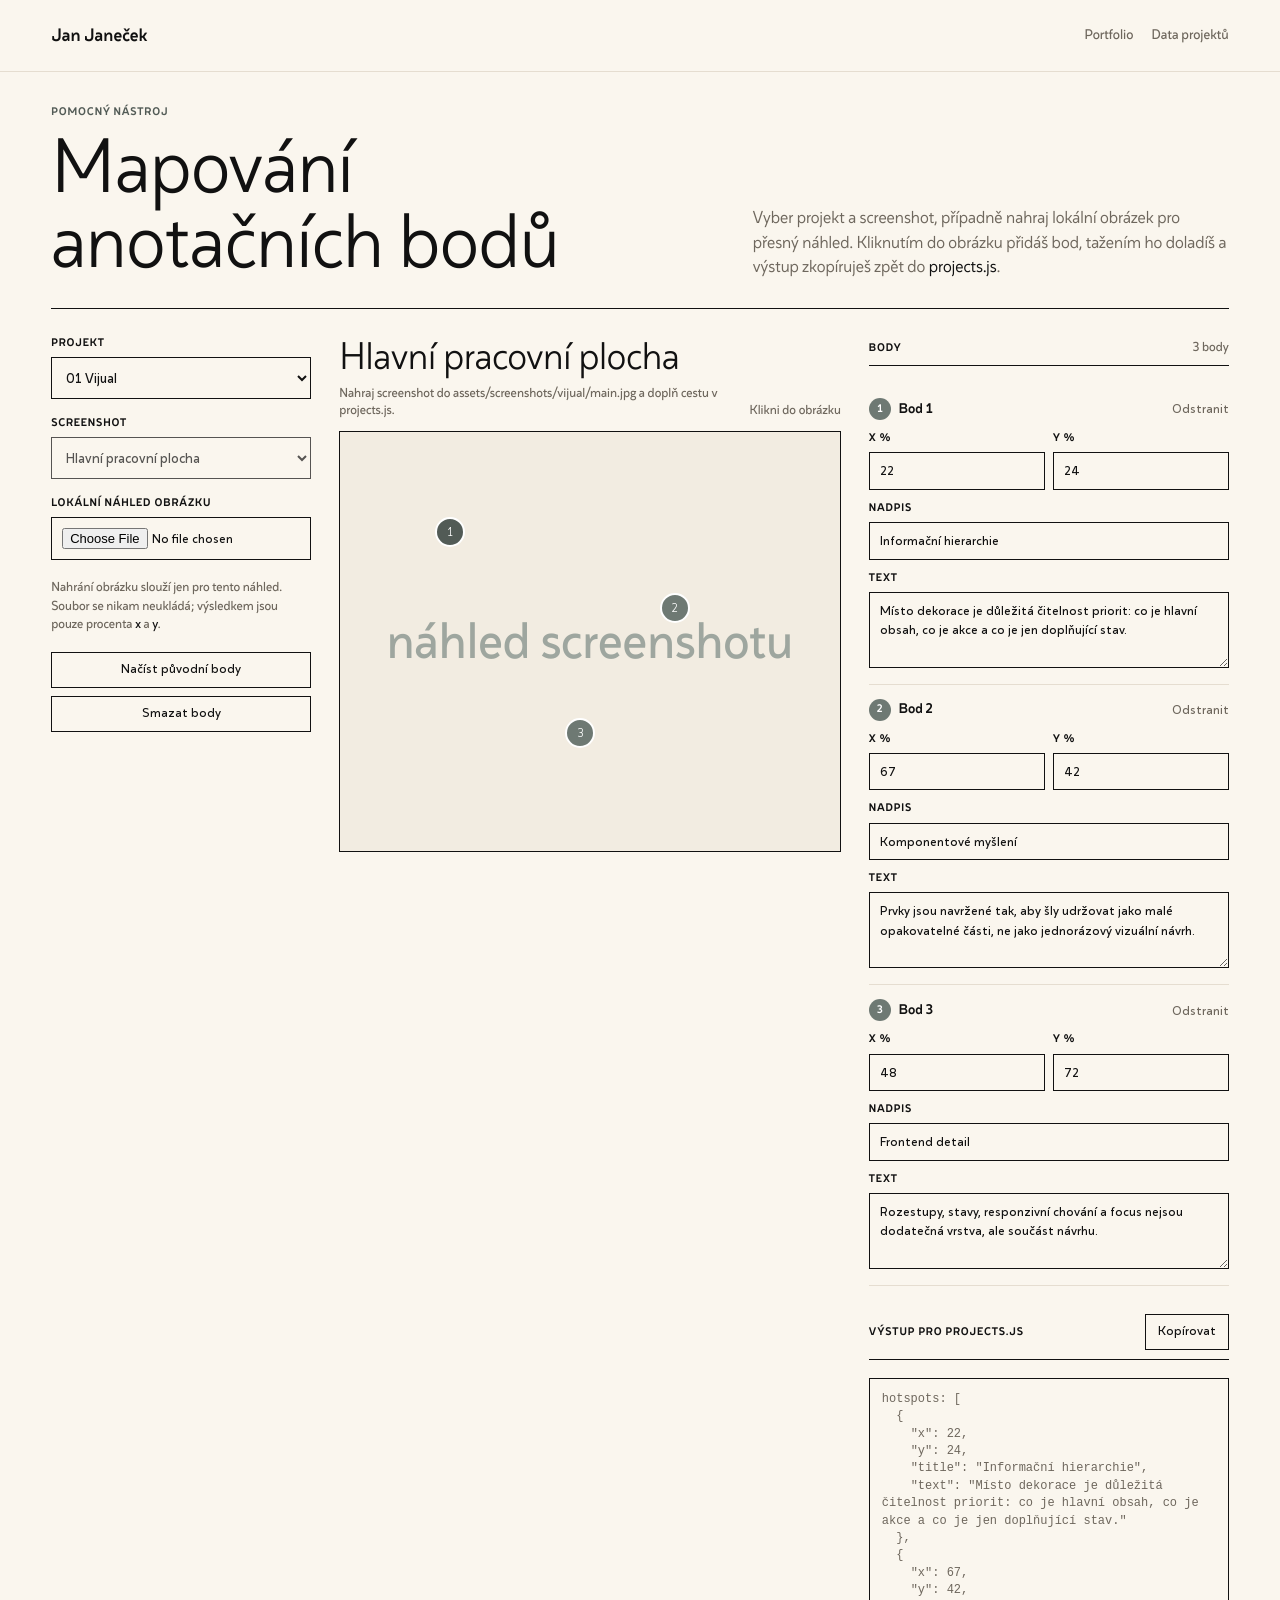
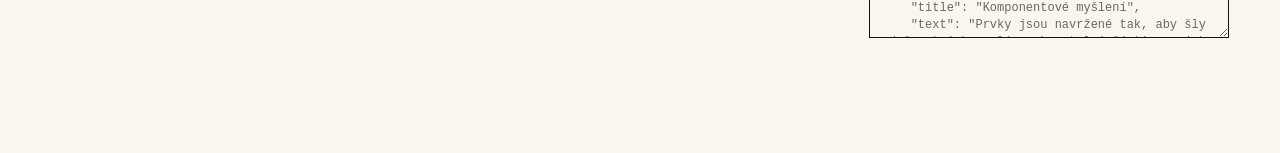
==== annotations.html @ b8ac3f3f "update" ====
<!doctype html>
<html lang="cs">
  <head>
    <meta charset="utf-8" />
    <meta name="viewport" content="width=device-width, initial-scale=1" />
    <meta
      name="description"
      content="Pomocná stránka pro mapování anotačních bodů na screenshoty v portfoliu."
    />
    <meta name="theme-color" content="#faf6ee" />
    <title>Mapování anotací — Jan Janeček</title>
    <link rel="icon" href="assets/favicon.svg" type="image/svg+xml" />
    <link rel="stylesheet" href="styles.css" />
    <link rel="stylesheet" href="annotations.css" />
  </head>
  <body class="mapper-page">
    <a class="skip-link" href="#mapper">Přeskočit na mapování</a>

    <header class="site-header" aria-label="Pomocná navigace">
      <a class="brand" href="index.html#vijual" aria-label="Zpět na portfolio">
        <span>Jan Janeček</span>
      </a>

      <nav class="top-links" aria-label="Pomocné odkazy">
        <a href="index.html#vijual">Portfolio</a>
        <a href="projects.js">Data projektů</a>
      </nav>
    </header>

    <main id="mapper" class="mapper-shell">
      <section class="mapper-intro" aria-labelledby="mapper-title">
        <div>
          <p class="mapper-kicker">Pomocný nástroj</p>
          <h1 id="mapper-title">Mapování anotačních bodů</h1>
        </div>
        <p>
          Vyber projekt a screenshot, případně nahraj lokální obrázek pro přesný
          náhled. Kliknutím do obrázku přidáš bod, tažením ho doladíš a výstup
          zkopíruješ zpět do <code>projects.js</code>.
        </p>
      </section>

      <section class="mapper-grid" aria-label="Editor anotačních bodů">
        <aside class="mapper-controls" aria-label="Nastavení mapování">
          <label class="mapper-field">
            <span>Projekt</span>
            <select id="mapper-project"></select>
          </label>

          <label class="mapper-field">
            <span>Screenshot</span>
            <select id="mapper-screen"></select>
          </label>

          <label class="mapper-file">
            <span>Lokální náhled obrázku</span>
            <input id="mapper-upload" type="file" accept="image/*" />
          </label>

          <div class="mapper-note">
            Nahrání obrázku slouží jen pro tento náhled. Soubor se nikam
            neukládá; výsledkem jsou pouze procenta <code>x</code> a <code>y</code>.
          </div>

          <div class="mapper-actions">
            <button class="mapper-button" type="button" data-reset>
              Načíst původní body
            </button>
            <button class="mapper-button" type="button" data-clear>
              Smazat body
            </button>
          </div>
        </aside>

        <section class="mapper-workspace" aria-label="Náhled a body">
          <header class="mapper-workspace-head">
            <div>
              <h2 id="mapper-screen-title">Screenshot</h2>
              <p id="mapper-screen-caption"></p>
            </div>
            <p class="mapper-position" id="mapper-position">Klikni do obrázku</p>
          </header>

          <figure class="mapper-frame">
            <div class="mapper-stage" id="mapper-stage">
              <img id="mapper-image" alt="" />
              <div class="mapper-empty" id="mapper-empty">
                <span>náhled screenshotu</span>
              </div>
              <div class="mapper-layer" id="mapper-layer" aria-label="Anotační body"></div>
            </div>
          </figure>
        </section>

        <section class="mapper-panel" aria-label="Body a export">
          <div class="mapper-panel-head">
            <h2>Body</h2>
            <p id="mapper-count">0 bodů</p>
          </div>

          <div class="mapper-list" id="mapper-list"></div>

          <div class="mapper-panel-head mapper-output-head">
            <h2>Výstup pro projects.js</h2>
            <button class="mapper-button" type="button" data-copy>
              Kopírovat
            </button>
          </div>

          <textarea
            id="mapper-output"
            class="mapper-output"
            spellcheck="false"
            aria-label="Vygenerovaný kód hotspotů"
          ></textarea>
        </section>
      </section>
    </main>

    <script src="projects.js?v=20260707-annotation"></script>
    <script src="annotations.js?v=20260709-mapper"></script>
  </body>
</html>
---- styles.css ----
:root {
  --background: #faf6ee;
  --panel: #ffffff;
  --text: #111111;
  --muted: #6e675d;
  --quiet: #9e968b;
  --line: #e5ddd0;
  --line-strong: #111111;
  --accent: #6E7973;
  --accent-dark: #525B56;
  --surface: #f2ece1;
  --surface-2: #ebe1d2;
  --focus: #755537;
  --max-width: 1320px;
  --gutter: clamp(20px, 4vw, 64px);
  --space-s: clamp(10px, 1vw, 14px);
  --space-m: clamp(18px, 2vw, 28px);
  --space-l: clamp(34px, 5vw, 76px);
  --space-xl: clamp(64px, 9vw, 136px);
  --font: "Identist Sans", "Helvetica Neue", Arial, ui-sans-serif, system-ui, -apple-system, BlinkMacSystemFont, "Segoe UI", sans-serif;
}

@font-face {
  font-family: "Identist Sans";
  src: url("assets/webfont/IdentistSans-VariableVF.ttf") format("truetype");
  font-weight: 100 900;
  font-style: normal;
  font-display: swap;
}

* {
  box-sizing: border-box;
}

html {
  scroll-behavior: smooth;
}

body {
  margin: 0;
  background: var(--background);
  color: var(--text);
  font-family: var(--font);
  font-size: 16px;
  line-height: 1.5;
  text-rendering: geometricPrecision;
}

body::selection {
  background: var(--accent);
  color: #ffffff;
}

a {
  color: inherit;
  text-decoration-thickness: 0.08em;
  text-underline-offset: 0.18em;
}

button,
select {
  font: inherit;
}

button {
  color: inherit;
}

:focus-visible {
  outline: 2px solid var(--focus);
  outline-offset: 4px;
}

.skip-link {
  position: fixed;
  left: 16px;
  top: 16px;
  z-index: 20;
  transform: translateY(-160%);
  background: var(--text);
  color: #ffffff;
  padding: 10px 14px;
}

.skip-link:focus {
  transform: translateY(0);
}

.site-header {
  display: flex;
  align-items: center;
  justify-content: space-between;
  gap: 24px;
  max-width: var(--max-width);
  margin: 0 auto;
  padding: 22px var(--gutter);
  border-bottom: 1px solid var(--line);
  background: var(--background);
}

.brand {
  font-size: 18px;
  font-weight: 500;
  letter-spacing: normal;
  text-decoration: none;
}

.brand span::before {
  content: none;
}

.top-links {
  display: flex;
  flex-wrap: wrap;
  justify-content: flex-end;
  gap: 10px 18px;
  color: var(--muted);
  font-size: 14px;
}

.top-links a {
  text-decoration: none;
}

.top-links a:hover {
  color: var(--text);
}

.page-shell {
  max-width: var(--max-width);
  margin: 0 auto;
  padding: 30px var(--gutter) 0;
}

.portfolio-layout {
  display: grid;
  grid-template-columns: 1fr;
  gap: 34px;
  min-width: 0;
  padding: 0 0 var(--space-xl);
}

.project-index {
  min-width: 0;
}

.index-sticky {
  position: relative;
}

.index-sticky::before,
.index-sticky::after {
  content: "";
  position: absolute;
  top: 38px;
  z-index: 2;
  width: 34px;
  height: 100%;
  pointer-events: none;
}

.index-sticky::before {
  left: 0;
  background: linear-gradient(90deg, var(--background), transparent);
}

.index-sticky::after {
  right: 0;
  background: linear-gradient(90deg, transparent, var(--background));
}

.index-heading {
  margin-bottom: 14px;
}

.index-heading h2 {
  margin: 0;
  font-size: 18px;
  line-height: 1.2;
  letter-spacing: normal;
  font-weight: 500;
}

.project-list {
  display: flex;
  gap: 0;
  width: 100%;
  min-width: 0;
  max-width: 100%;
  overflow-x: auto;
  padding-bottom: 0;
  border-top: 1px solid var(--line-strong);
  border-bottom: 1px solid var(--line);
  overscroll-behavior-inline: contain;
  scrollbar-width: none;
}

.project-list::-webkit-scrollbar {
  display: none;
}

.project-link {
  display: grid;
  grid-template-columns: auto minmax(0, 1fr);
  flex: 0 0 auto;
  gap: 10px;
  align-items: baseline;
  min-width: 180px;
  max-width: 300px;
  padding: 13px 18px 14px 16px;
  border-bottom: 0;
  border-right: 1px solid var(--line);
  text-decoration: none;
  color: var(--muted);
}

.project-link:hover {
  color: var(--text);
}

.project-link.is-active {
  color: var(--accent-dark);
  background: #e1e7e4;
}

.project-link.is-active {
  color: var(--text);
}

.project-link__number {
  color: var(--quiet);
  font-size: 11px;
  font-weight: 400;
  letter-spacing: normal;
}

.project-link__body {
  display: grid;
  gap: 6px;
}

.project-link__title {
  overflow: hidden;
  font-size: 15px;
  line-height: 1.25;
  letter-spacing: normal;
  font-weight: 430;
}

.project-detail {
  min-width: 0;
  padding: 0;
  border: 0;
  background: transparent;
}

.case-header {
  display: grid;
  gap: 14px;
  padding-bottom: 0;
  border-bottom: 0;
}

.case-header h2 {
  margin: 0;
  font-size: clamp(36px, 4.6vw, 54px);
  line-height: 1.25;
  letter-spacing: normal;
  font-weight: 100;
  max-width: 24ch;
}

.case-annotation {
  max-width: 62ch;
  margin: 0;
  color: var(--muted);
  font-size: clamp(16px, 1.45vw, 20px);
  line-height: 1.38;
  font-weight: 300;
}

.screen-section {
  position: relative;
  margin-top: 20px;
  min-width: 0;
  overflow: visible;
}

.screen-toolbar {
  display: flex;
  align-items: end;
  justify-content: space-between;
  gap: 14px;
  padding: 0 0 12px;
  border-bottom: 1px solid var(--line-strong);
}

.screen-toolbar h3 {
  margin: 0;
  font-size: 16px;
  line-height: 1.25;
  letter-spacing: normal;
  font-weight: 520;
}

.screen-actions {
  display: flex;
  align-items: center;
  gap: 10px;
}

select,
.annotation-toggle {
  min-height: 32px;
  border: 1px solid var(--line-strong);
  border-radius: 999px;
  background: transparent;
  color: var(--text);
  padding: 6px 10px;
  font-size: 12px;
}

.annotation-toggle {
  display: inline-grid;
  grid-template-columns: auto 34px auto;
  gap: 8px;
  align-items: center;
  cursor: pointer;
  min-width: 154px;
}

.annotation-toggle:hover {
  background: var(--text);
  color: #ffffff;
}

.annotation-toggle__label,
.annotation-toggle__state {
  line-height: 1;
}

.annotation-toggle__state {
  color: var(--muted);
}

.annotation-toggle:hover .annotation-toggle__state {
  color: #ffffff;
}

.annotation-toggle__track {
  position: relative;
  width: 34px;
  height: 16px;
  border: 1px solid currentColor;
  border-radius: 999px;
}

.annotation-toggle__thumb {
  position: absolute;
  left: 2px;
  top: 2px;
  width: 10px;
  height: 10px;
  background: currentColor;
  border-radius: 999px;
  transform: translateX(0);
  transition: transform 140ms ease;
}

.annotation-toggle.is-on .annotation-toggle__thumb {
  transform: translateX(18px);
}

.screen-frame {
  position: relative;
  margin: 0;
  overflow: visible;
}

.screen-canvas {
  position: relative;
  min-height: 0;
  overflow: visible;
  border: 1px solid var(--line-strong);
  border-top: 0;
  background: var(--surface);
  aspect-ratio: 16 / 10;
}

.screen-canvas img {
  display: block;
  width: 100%;
  height: 100%;
  object-fit: cover;
}

.screen-placeholder {
  position: absolute;
  inset: 0;
  display: grid;
  place-items: center;
  padding: clamp(22px, 4vw, 48px);
  overflow: hidden;
  background: var(--surface);
}

.placeholder-bar {
  display: none;
}

.placeholder-grid {
  display: none;
}

.placeholder-grid span {
  border: 1px solid #cfcfcf;
  background: #ffffff;
}

.screen-placeholder p {
  margin: 0;
  color: #9ea69f;
  font-size: clamp(28px, 4vw, 54px);
  line-height: 1;
  letter-spacing: normal;
}

.hotspot-layer {
  position: absolute;
  inset: 0;
  z-index: 20;
  pointer-events: none;
}

.hotspot {
  position: absolute;
  left: var(--x);
  top: var(--y);
  z-index: 21;
  display: grid;
  width: 30px;
  height: 30px;
  place-items: center;
  transform: translate(-50%, -50%);
  border: 2px solid #ffffff;
  border-radius: 999px;
  background: var(--accent);
  color: #ffffff;
  cursor: pointer;
  pointer-events: auto;
}

.hotspot span {
  font-size: 12px;
  font-weight: 800;
}

.hotspot::after {
  display: none;
}

.hotspot:hover,
.hotspot:focus-visible,
.hotspot.is-open {
  background: var(--accent-dark);
}

.hotspot-tooltip {
  position: absolute;
  left: min(max(var(--x), 22%), 78%);
  top: var(--y);
  z-index: 100;
  display: grid;
  width: min(300px, calc(100vw - 40px));
  gap: 7px;
  transform: translate(-50%, calc(-100% - 18px));
  padding: 14px;
  border: 1px solid var(--line-strong);
  border-radius: 0;
  background: #ffffff;
  color: var(--text);
  opacity: 0;
  pointer-events: none;
  transition: opacity 160ms ease, transform 160ms ease;
}

.hotspot-tooltip strong {
  font-size: 14px;
  line-height: 1.15;
  font-weight: 400;
  letter-spacing: .02em;
}

.hotspot-tooltip span {
  color: var(--muted);
  font-size: 13px;
  line-height: 1.35;
}

.hotspot:hover + .hotspot-tooltip,
.hotspot:focus-visible + .hotspot-tooltip,
.hotspot.is-open + .hotspot-tooltip {
  opacity: 1;
  transform: translate(-50%, calc(-100% - 10px));
}

.hide-annotations .hotspot-layer {
  display: none;
}

.case-nav {
  display: flex;
  justify-content: space-between;
  gap: 18px;
  margin-top: 30px;
  padding-top: 0;
  border-top: 1px solid var(--line-strong);
}

.case-nav a {
  display: inline-grid;
  gap: 2px;
  min-height: 0;
  padding: 16px 0 0;
  text-decoration: none;
  font-size: 15px;
  line-height: 1.25;
  letter-spacing: normal;
}

.case-nav a + a {
  text-align: right;
  border-left: 0;
}

.case-nav span {
  color: var(--accent);
  font-size: 11px;
  font-weight: 500;
  letter-spacing: 0.08em;
  text-transform: uppercase;
}

.case-nav a:hover {
  color: var(--text);
}

@media (max-width: 1060px) {
  .portfolio-layout,
  .case-header {
    grid-template-columns: 1fr;
  }

  .index-sticky {
    position: relative;
  }

  .project-link {
    flex: 0 0 auto;
    min-width: 0;
  }
}

@media (max-width: 720px) {
  .site-header {
    display: grid;
  }

  .top-links {
    justify-content: start;
  }

  .site-header {
    margin-top: 0;
    border-radius: 0;
    border-left: 0;
    border-right: 0;
    border-top: 0;
  }

  .project-detail {
    margin-inline: calc(-1 * var(--gutter));
    padding-inline: var(--gutter);
  }

  .screen-toolbar,
  .screen-actions {
    align-items: stretch;
  }

  .screen-toolbar {
    display: grid;
  }

  .screen-actions {
    display: grid;
    grid-template-columns: 1fr;
  }

  .screen-canvas {
    min-height: 360px;
    aspect-ratio: 4 / 3;
  }

  .project-link {
    flex-basis: 188px;
  }

  .hotspot-tooltip {
    left: 50%;
    width: calc(100% - 28px);
  }

  .case-nav {
    grid-template-columns: 1fr;
  }

  .case-nav a + a {
    border-top: 1px solid var(--line);
    border-left: 0;
    text-align: left;
  }
}

@media (prefers-reduced-motion: reduce) {
  *,
  *::before,
  *::after {
    scroll-behavior: auto !important;
    transition: none !important;
  }
}
---- annotations.css ----
.mapper-page {
  min-height: 100vh;
}

.mapper-shell {
  max-width: var(--max-width);
  margin: 0 auto;
  padding: 34px var(--gutter) var(--space-xl);
}

.mapper-intro {
  display: grid;
  grid-template-columns: minmax(0, 0.9fr) minmax(280px, 0.7fr);
  gap: clamp(28px, 7vw, 110px);
  align-items: end;
  padding-bottom: 28px;
  border-bottom: 1px solid var(--line-strong);
}

.mapper-kicker {
  margin: 0 0 10px;
  color: var(--accent-dark);
  font-size: 11px;
  font-weight: 550;
  letter-spacing: 0.08em;
  line-height: 1.2;
  text-transform: uppercase;
}

.mapper-intro h1 {
  max-width: 12ch;
  margin: 0;
  font-size: clamp(42px, 6vw, 86px);
  font-weight: 100;
  letter-spacing: normal;
  line-height: 0.98;
}

.mapper-intro p:last-child {
  max-width: 58ch;
  margin: 0;
  color: var(--muted);
  font-size: clamp(16px, 1.35vw, 19px);
  font-weight: 300;
  line-height: 1.42;
}

.mapper-intro code,
.mapper-note code {
  font: inherit;
  color: var(--text);
}

.mapper-grid {
  display: grid;
  grid-template-columns: minmax(210px, 260px) minmax(0, 1fr) minmax(300px, 360px);
  gap: 28px;
  align-items: start;
  padding-top: 28px;
}

.mapper-controls,
.mapper-panel {
  display: grid;
  gap: 18px;
}

.mapper-field,
.mapper-file {
  display: grid;
  gap: 7px;
}

.mapper-field span,
.mapper-file span,
.mapper-panel-head h2 {
  margin: 0;
  font-size: 11px;
  font-weight: 550;
  letter-spacing: 0.08em;
  line-height: 1.2;
  text-transform: uppercase;
}

.mapper-field select,
.mapper-file input,
.mapper-output,
.mapper-input,
.mapper-textarea {
  width: 100%;
  border: 1px solid var(--line-strong);
  border-radius: 0;
  background: transparent;
  color: var(--text);
  font: inherit;
}

.mapper-field select {
  min-height: 42px;
  padding: 8px 10px;
  font-size: 14px;
}

.mapper-file input {
  padding: 10px;
  font-size: 13px;
}

.mapper-note {
  color: var(--muted);
  font-size: 13px;
  line-height: 1.42;
}

.mapper-actions {
  display: grid;
  gap: 8px;
}

.mapper-button {
  min-height: 36px;
  border: 1px solid var(--line-strong);
  border-radius: 0;
  background: transparent;
  color: var(--text);
  padding: 8px 12px;
  font-size: 13px;
  line-height: 1.15;
  cursor: pointer;
}

.mapper-button:hover {
  background: var(--text);
  color: var(--background);
}

.mapper-workspace {
  min-width: 0;
}

.mapper-workspace-head {
  display: flex;
  justify-content: space-between;
  gap: 18px;
  align-items: end;
  padding-bottom: 12px;
  border-bottom: 1px solid var(--line-strong);
}

.mapper-workspace-head h2 {
  margin: 0;
  font-size: clamp(24px, 3vw, 42px);
  font-weight: 180;
  letter-spacing: normal;
  line-height: 1.04;
}

.mapper-workspace-head p {
  margin: 7px 0 0;
  color: var(--muted);
  font-size: 13px;
  line-height: 1.35;
}

.mapper-position {
  flex: 0 0 auto;
  text-align: right;
}

.mapper-frame {
  margin: 0;
}

.mapper-stage {
  position: relative;
  min-height: 420px;
  overflow: hidden;
  border: 1px solid var(--line-strong);
  border-top: 0;
  background: var(--surface);
  cursor: crosshair;
  touch-action: none;
}

.mapper-stage img {
  display: none;
  width: 100%;
  height: auto;
  user-select: none;
  -webkit-user-drag: none;
}

.mapper-stage.has-image {
  min-height: 0;
  background: #ffffff;
}

.mapper-stage.has-image img {
  display: block;
}

.mapper-empty {
  position: absolute;
  inset: 0;
  display: grid;
  place-items: center;
  color: #9ea69f;
  font-size: clamp(28px, 4vw, 54px);
  line-height: 1;
  pointer-events: none;
}

.mapper-stage.has-image .mapper-empty {
  display: none;
}

.mapper-layer {
  position: absolute;
  inset: 0;
  z-index: 2;
}

.mapper-hotspot {
  position: absolute;
  left: var(--x);
  top: var(--y);
  display: grid;
  width: 30px;
  height: 30px;
  place-items: center;
  transform: translate(-50%, -50%);
  border: 2px solid #ffffff;
  border-radius: 999px;
  background: var(--accent);
  color: #ffffff;
  font-size: 12px;
  font-weight: 800;
  line-height: 1;
  cursor: grab;
}

.mapper-hotspot.is-active {
  background: var(--accent-dark);
}

.mapper-hotspot:active {
  cursor: grabbing;
}

.mapper-panel {
  min-width: 0;
}

.mapper-panel-head {
  display: flex;
  justify-content: space-between;
  gap: 14px;
  align-items: baseline;
  padding-bottom: 9px;
  border-bottom: 1px solid var(--line-strong);
}

.mapper-panel-head p {
  margin: 0;
  color: var(--muted);
  font-size: 13px;
}

.mapper-output-head {
  margin-top: 10px;
}

.mapper-list {
  display: grid;
  gap: 0;
  border-bottom: 1px solid var(--line);
}

.mapper-empty-list {
  margin: 0;
  padding: 14px 0;
  color: var(--muted);
  font-size: 14px;
}

.mapper-point {
  display: grid;
  gap: 12px;
  padding: 14px 0 16px;
  border-top: 1px solid var(--line);
}

.mapper-point:first-child {
  border-top: 0;
}

.mapper-point-head {
  display: flex;
  justify-content: space-between;
  gap: 12px;
  align-items: center;
}

.mapper-point-title {
  display: inline-flex;
  align-items: center;
  gap: 8px;
  font-size: 14px;
  font-weight: 520;
}

.mapper-point-title span:first-child {
  display: grid;
  width: 22px;
  height: 22px;
  place-items: center;
  border-radius: 999px;
  background: var(--accent);
  color: #ffffff;
  font-size: 11px;
  line-height: 1;
}

.mapper-remove {
  border: 0;
  background: transparent;
  color: var(--muted);
  padding: 0;
  font-size: 13px;
  cursor: pointer;
}

.mapper-remove:hover {
  color: var(--text);
}

.mapper-coordinates {
  display: grid;
  grid-template-columns: 1fr 1fr;
  gap: 8px;
}

.mapper-input,
.mapper-textarea {
  padding: 8px 10px;
  font-size: 13px;
}

.mapper-textarea {
  min-height: 76px;
  resize: vertical;
}

.mapper-output {
  min-height: 260px;
  padding: 12px;
  color: var(--muted);
  font-family: ui-monospace, SFMono-Regular, Menlo, Monaco, Consolas, "Liberation Mono", monospace;
  font-size: 12px;
  line-height: 1.45;
  resize: vertical;
}

@media (max-width: 1180px) {
  .mapper-grid {
    grid-template-columns: minmax(210px, 280px) minmax(0, 1fr);
  }

  .mapper-panel {
    grid-column: 1 / -1;
  }
}

@media (max-width: 760px) {
  .mapper-intro,
  .mapper-grid {
    grid-template-columns: 1fr;
  }

  .mapper-workspace-head {
    display: grid;
  }

  .mapper-position {
    text-align: left;
  }

  .mapper-stage {
    min-height: 340px;
  }
}
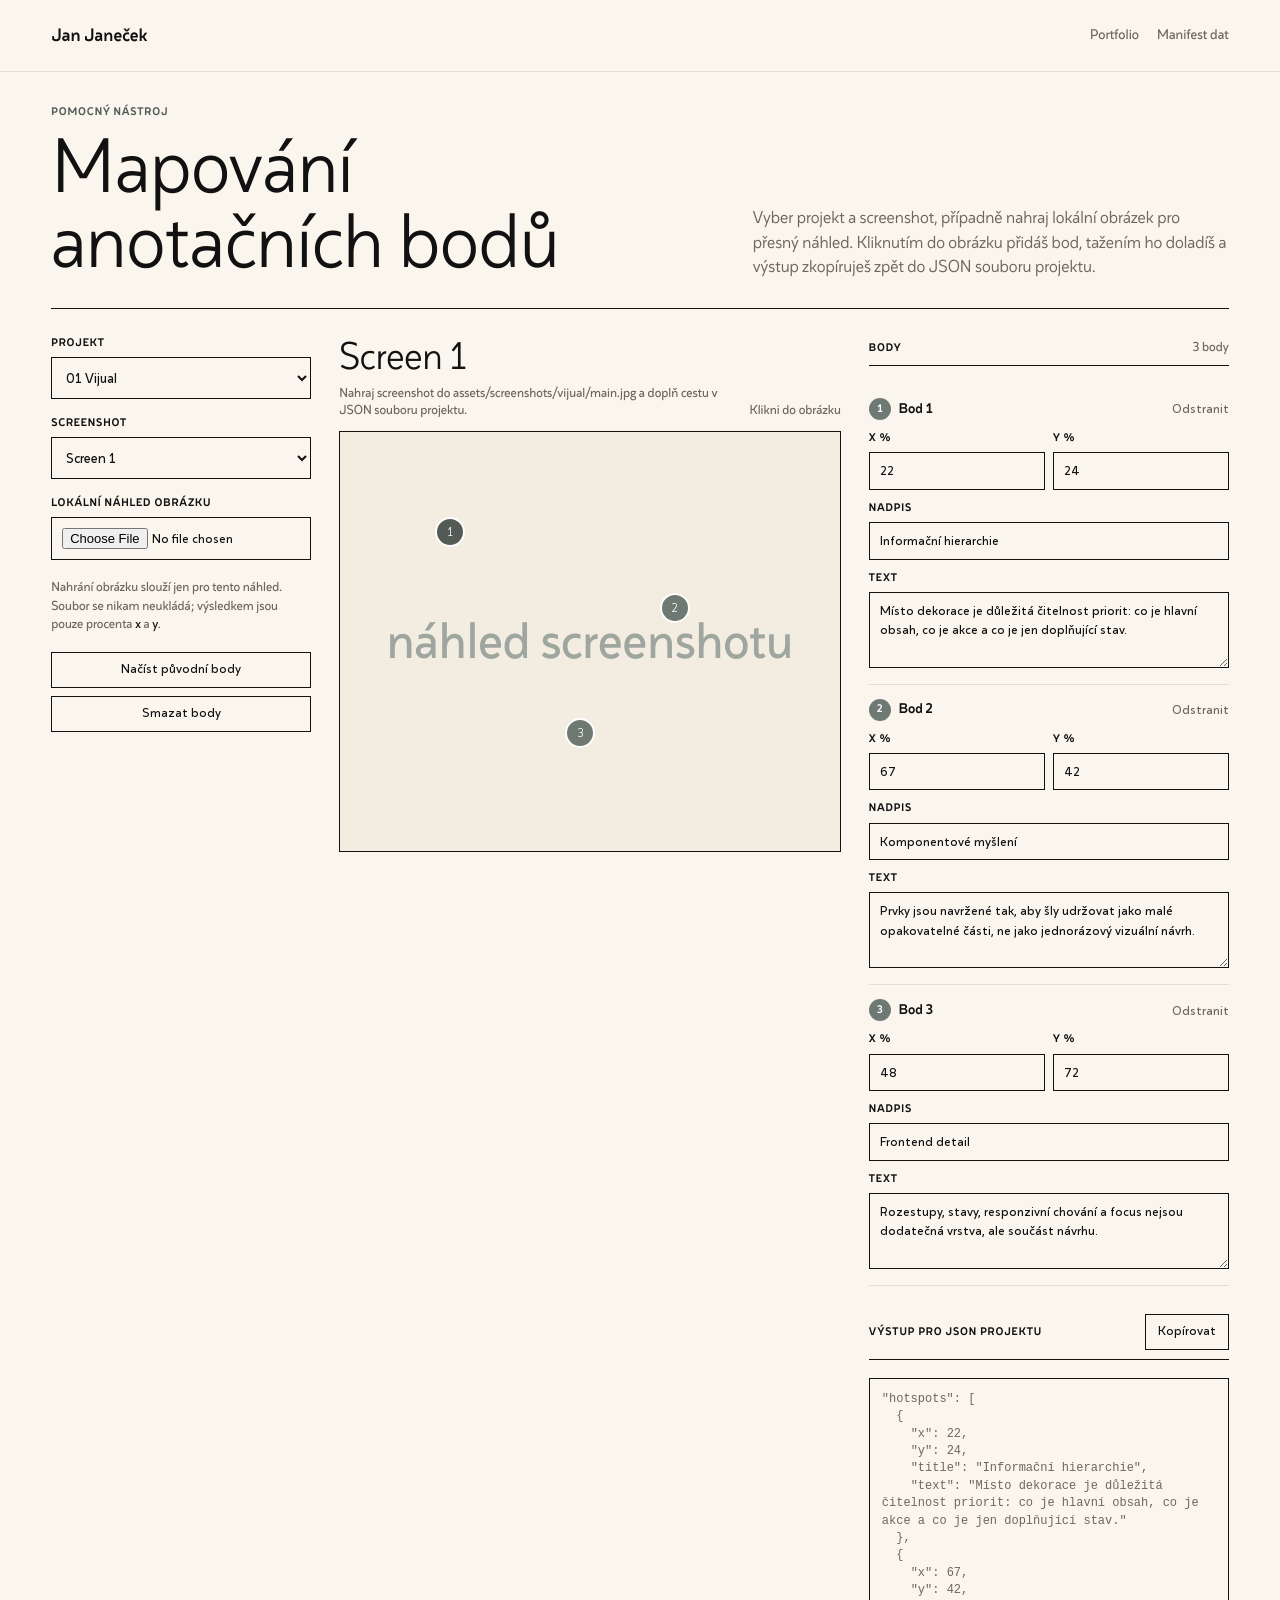
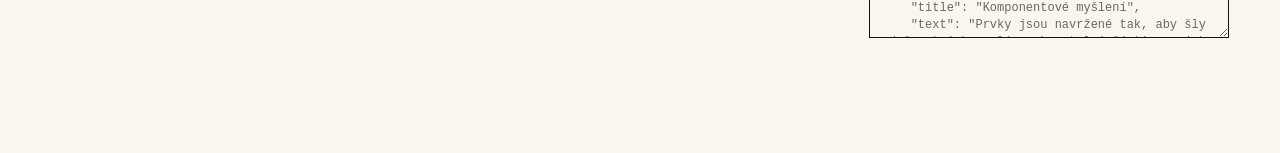
==== commit 62be7edf: "update" ====
--- a/annotations.html
+++ b/annotations.html
@@ -23,7 +23,7 @@
 
       <nav class="top-links" aria-label="Pomocné odkazy">
         <a href="index.html#vijual">Portfolio</a>
-        <a href="projects.js">Data projektů</a>
+        <a href="data/projects/index.json">Manifest dat</a>
       </nav>
     </header>
 
@@ -36,7 +36,7 @@
         <p>
           Vyber projekt a screenshot, případně nahraj lokální obrázek pro přesný
           náhled. Kliknutím do obrázku přidáš bod, tažením ho doladíš a výstup
-          zkopíruješ zpět do <code>projects.js</code>.
+          zkopíruješ zpět do JSON souboru projektu.
         </p>
       </section>
 
@@ -101,7 +101,7 @@
           <div class="mapper-list" id="mapper-list"></div>
 
           <div class="mapper-panel-head mapper-output-head">
-            <h2>Výstup pro projects.js</h2>
+            <h2>Výstup pro JSON projektu</h2>
             <button class="mapper-button" type="button" data-copy>
               Kopírovat
             </button>
@@ -117,7 +117,7 @@
       </section>
     </main>
 
-    <script src="projects.js?v=20260707-annotation"></script>
-    <script src="annotations.js?v=20260709-mapper"></script>
+    <script src="projects.js?v=20260710-json"></script>
+    <script src="annotations.js?v=20260710-json"></script>
   </body>
 </html>
--- a/styles.css
+++ b/styles.css
@@ -51,6 +51,10 @@
   color: #ffffff;
 }
 
+body.is-lightbox-open {
+  overflow: hidden;
+}
+
 a {
   color: inherit;
   text-decoration-thickness: 0.08em;
@@ -310,14 +314,32 @@
 }
 
 select,
-.annotation-toggle {
+.annotation-toggle,
+.screen-open,
+.lightbox-close {
   min-height: 32px;
   border: 1px solid var(--line-strong);
-  border-radius: 999px;
   background: transparent;
   color: var(--text);
   padding: 6px 10px;
   font-size: 12px;
+  cursor: pointer;
+}
+
+select,
+.annotation-toggle {
+  border-radius: 999px;
+}
+
+.screen-open,
+.lightbox-close {
+  border-radius: 0;
+}
+
+.screen-open:hover,
+.lightbox-close:hover {
+  background: var(--text);
+  color: var(--background);
 }
 
 .annotation-toggle {
@@ -371,6 +393,48 @@
   transform: translateX(18px);
 }
 
+.screen-switcher {
+  display: flex;
+  max-width: min(58vw, 760px);
+  overflow-x: auto;
+  border-left: 1px solid var(--line);
+  scrollbar-width: none;
+}
+
+.screen-switcher::-webkit-scrollbar {
+  display: none;
+}
+
+.screen-tab {
+  display: inline-grid;
+  grid-template-columns: auto minmax(0, 1fr);
+  flex: 0 0 auto;
+  gap: 8px;
+  align-items: baseline;
+  min-height: 32px;
+  max-width: 240px;
+  border: 1px solid var(--line);
+  border-left: 0;
+  background: transparent;
+  color: var(--muted);
+  padding: 7px 11px 8px;
+  font-size: 12px;
+  line-height: 1.15;
+  text-align: left;
+  cursor: pointer;
+}
+
+.screen-tab span {
+  color: var(--quiet);
+  font-size: 10px;
+}
+
+.screen-tab:hover,
+.screen-tab.is-active {
+  color: var(--text);
+  background: #e1e7e4;
+}
+
 .screen-frame {
   position: relative;
   margin: 0;
@@ -387,11 +451,15 @@
   aspect-ratio: 16 / 10;
 }
 
+.screen-canvas.has-image {
+  aspect-ratio: auto;
+}
+
 .screen-canvas img {
   display: block;
   width: 100%;
-  height: 100%;
-  object-fit: cover;
+  height: auto;
+  object-fit: contain;
 }
 
 .screen-placeholder {
@@ -508,6 +576,89 @@
   display: none;
 }
 
+.lightbox {
+  position: fixed;
+  inset: 0;
+  z-index: 500;
+  display: none;
+  overflow-y: auto;
+  background: color-mix(in srgb, var(--background) 96%, #ffffff 4%);
+  padding: 22px var(--gutter);
+}
+
+.lightbox.is-open {
+  display: block;
+}
+
+.lightbox-inner {
+  display: grid;
+  align-content: start;
+  gap: 16px;
+  max-width: min(1760px, 100%);
+  margin: 0 auto;
+}
+
+.lightbox-bar {
+  display: flex;
+  justify-content: space-between;
+  gap: 24px;
+  align-items: end;
+  padding-bottom: 12px;
+  border-bottom: 1px solid var(--line-strong);
+}
+
+.lightbox-title {
+  display: grid;
+  gap: 5px;
+}
+
+.lightbox-title span {
+  color: var(--accent-dark);
+  font-size: 11px;
+  font-weight: 550;
+  letter-spacing: 0.08em;
+  line-height: 1.2;
+  text-transform: uppercase;
+}
+
+.lightbox-title h2 {
+  margin: 0;
+  font-size: clamp(24px, 3vw, 48px);
+  font-weight: 120;
+  line-height: 1.04;
+}
+
+.lightbox-figure {
+  display: grid;
+  min-height: 0;
+}
+
+.lightbox .screen-frame {
+  align-self: start;
+}
+
+.lightbox .screen-canvas {
+  border-top: 1px solid var(--line-strong);
+}
+
+.lightbox .screen-canvas.has-image {
+  width: fit-content;
+  max-width: 100%;
+  margin: 0 auto;
+  background: transparent;
+}
+
+.lightbox .screen-canvas.has-image img {
+  width: auto;
+  max-width: 100%;
+  max-height: calc(100vh - 140px);
+}
+
+.lightbox .screen-placeholder {
+  position: relative;
+  min-height: min(70vh, 760px);
+}
+
 .case-nav {
   display: flex;
   justify-content: space-between;
@@ -526,6 +677,9 @@
   font-size: 15px;
   line-height: 1.25;
   letter-spacing: normal;
+  border-top: 2px solid transparent;
+  box-sizing: border-box; 
+  min-width: 120px; 
 }
 
 .case-nav a + a {
@@ -543,6 +697,7 @@
 
 .case-nav a:hover {
   color: var(--text);
+ border-top: 2px solid var(--text);
 }
 
 @media (max-width: 1060px) {
@@ -597,9 +752,18 @@
     grid-template-columns: 1fr;
   }
 
+  .screen-switcher {
+    max-width: 100%;
+  }
+
   .screen-canvas {
     min-height: 360px;
     aspect-ratio: 4 / 3;
+  }
+
+  .screen-canvas.has-image {
+    min-height: 0;
+    aspect-ratio: auto;
   }
 
   .project-link {
@@ -619,6 +783,24 @@
     border-top: 1px solid var(--line);
     border-left: 0;
     text-align: left;
+  }
+
+  .lightbox {
+    padding: 16px var(--gutter);
+  }
+
+  .lightbox-bar {
+    display: grid;
+    align-items: start;
+  }
+
+  .lightbox .screen-canvas.has-image {
+    width: 100%;
+  }
+
+  .lightbox .screen-canvas.has-image img {
+    width: 100%;
+    max-height: none;
   }
 }
 
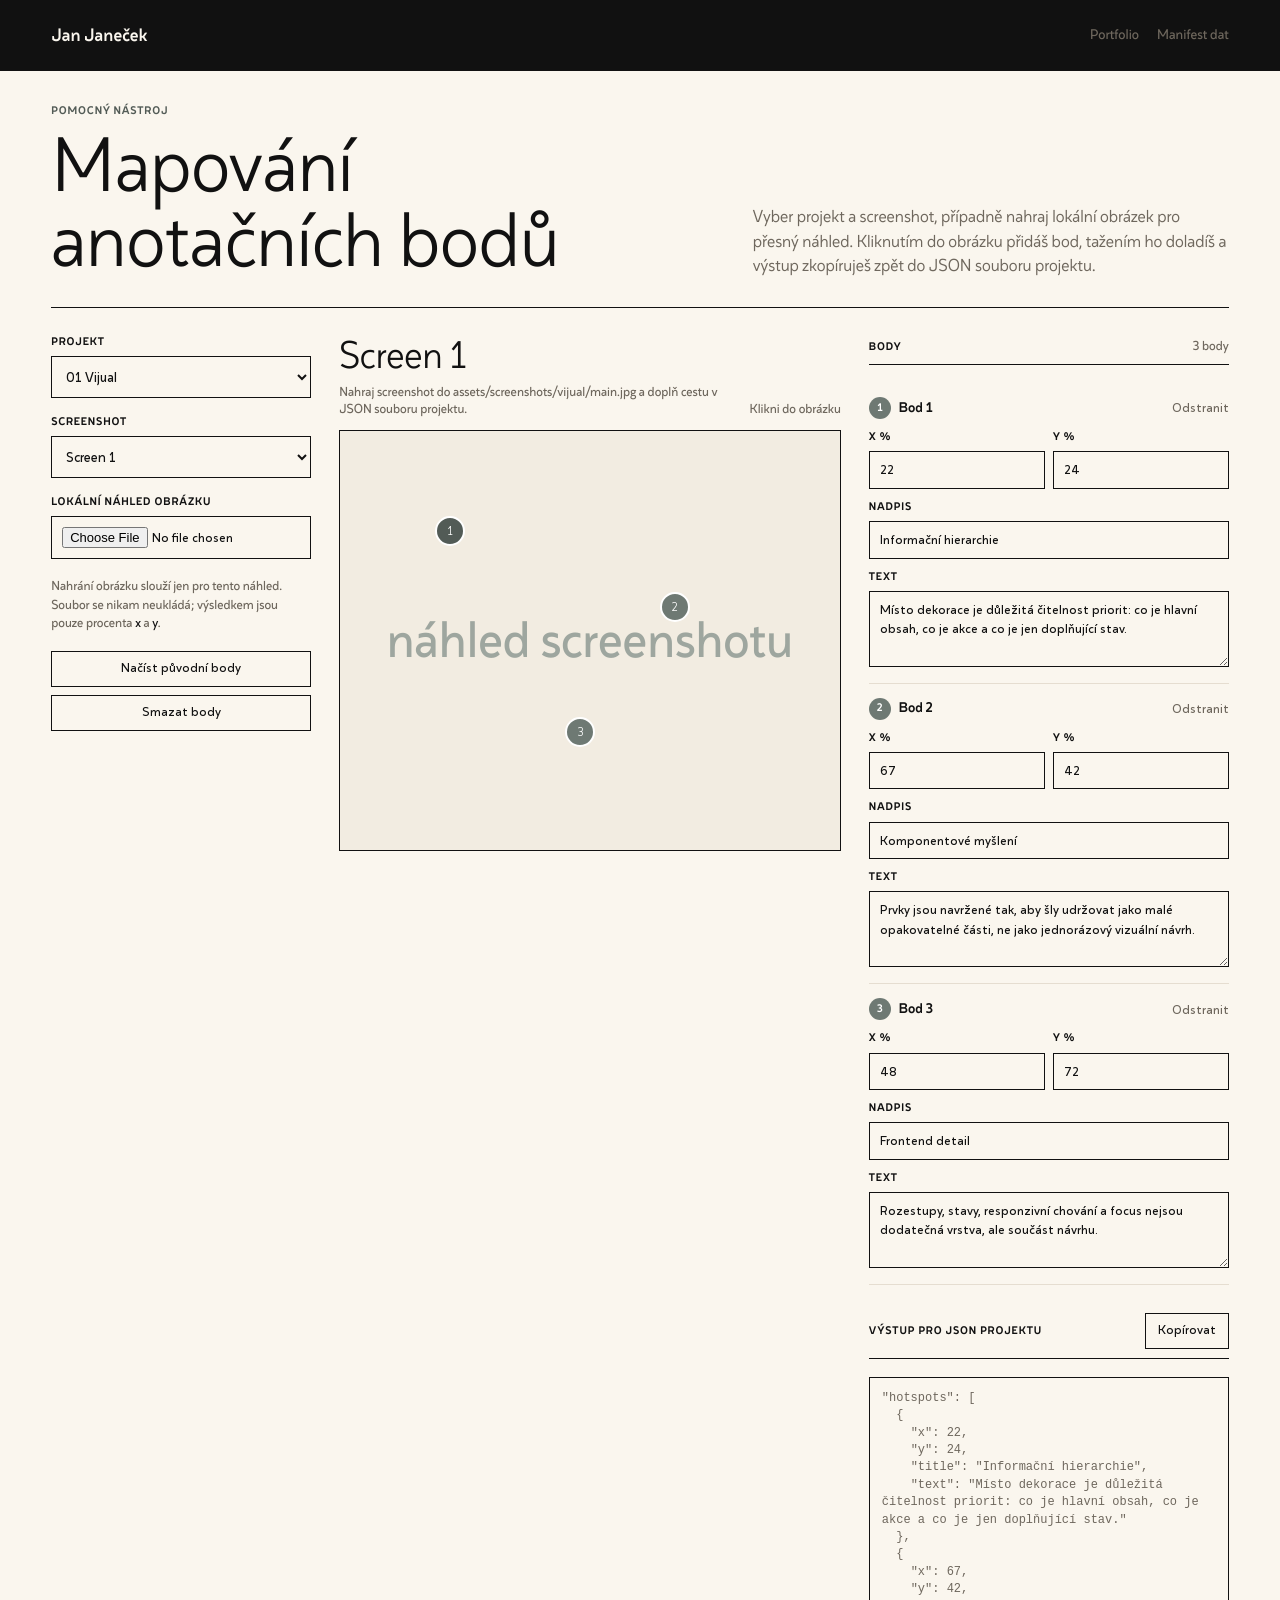
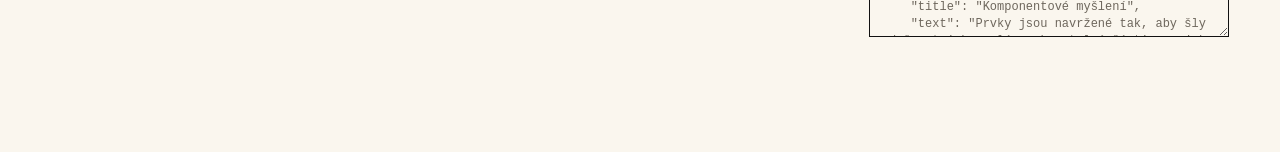
==== commit f34a87d8: "update" ====
--- a/annotations.html
+++ b/annotations.html
@@ -10,8 +10,8 @@
     <meta name="theme-color" content="#faf6ee" />
     <title>Mapování anotací — Jan Janeček</title>
     <link rel="icon" href="assets/favicon.svg" type="image/svg+xml" />
-    <link rel="stylesheet" href="styles.css" />
-    <link rel="stylesheet" href="annotations.css" />
+    <link rel="stylesheet" href="styles.css?v=20260710-fontfix2" />
+    <link rel="stylesheet" href="annotations.css?v=20260710-fontfix2" />
   </head>
   <body class="mapper-page">
     <a class="skip-link" href="#mapper">Přeskočit na mapování</a>
--- a/styles.css
+++ b/styles.css
@@ -22,8 +22,8 @@
 
 @font-face {
   font-family: "Identist Sans";
-  src: url("assets/webfont/IdentistSans-VariableVF.ttf") format("truetype");
-  font-weight: 100 900;
+  src: url("assets/webfont/IdentistSans-VariableVF.ttf?v=20260710-fontfix2") format("truetype");
+  font-weight: 200 700;
   font-style: normal;
   font-display: swap;
 }
@@ -68,6 +68,7 @@
 
 button {
   color: inherit;
+  user-select: none;
 }
 
 :focus-visible {
@@ -98,8 +99,8 @@
   max-width: var(--max-width);
   margin: 0 auto;
   padding: 22px var(--gutter);
-  border-bottom: 1px solid var(--line);
-  background: var(--background);
+  background-color: var(--text);
+  color: var(--background);
 }
 
 .brand {
@@ -270,7 +271,7 @@
   font-size: clamp(36px, 4.6vw, 54px);
   line-height: 1.25;
   letter-spacing: normal;
-  font-weight: 100;
+  font-weight: 200;
   max-width: 24ch;
 }
 
@@ -295,8 +296,7 @@
   align-items: end;
   justify-content: space-between;
   gap: 14px;
-  padding: 0 0 12px;
-  border-bottom: 1px solid var(--line-strong);
+  padding: 16px 0 0;
 }
 
 .screen-toolbar h3 {
@@ -520,7 +520,7 @@
 
 .hotspot span {
   font-size: 12px;
-  font-weight: 800;
+  font-weight: 700;
 }
 
 .hotspot::after {
@@ -624,7 +624,7 @@
 .lightbox-title h2 {
   margin: 0;
   font-size: clamp(24px, 3vw, 48px);
-  font-weight: 120;
+  font-weight: 200;
   line-height: 1.04;
 }
 
--- a/annotations.css
+++ b/annotations.css
@@ -31,7 +31,7 @@
   max-width: 12ch;
   margin: 0;
   font-size: clamp(42px, 6vw, 86px);
-  font-weight: 100;
+  font-weight: 200;
   letter-spacing: normal;
   line-height: 0.98;
 }
@@ -150,7 +150,7 @@
 .mapper-workspace-head h2 {
   margin: 0;
   font-size: clamp(24px, 3vw, 42px);
-  font-weight: 180;
+  font-weight: 200;
   letter-spacing: normal;
   line-height: 1.04;
 }
@@ -234,7 +234,7 @@
   background: var(--accent);
   color: #ffffff;
   font-size: 12px;
-  font-weight: 800;
+  font-weight: 700;
   line-height: 1;
   cursor: grab;
 }
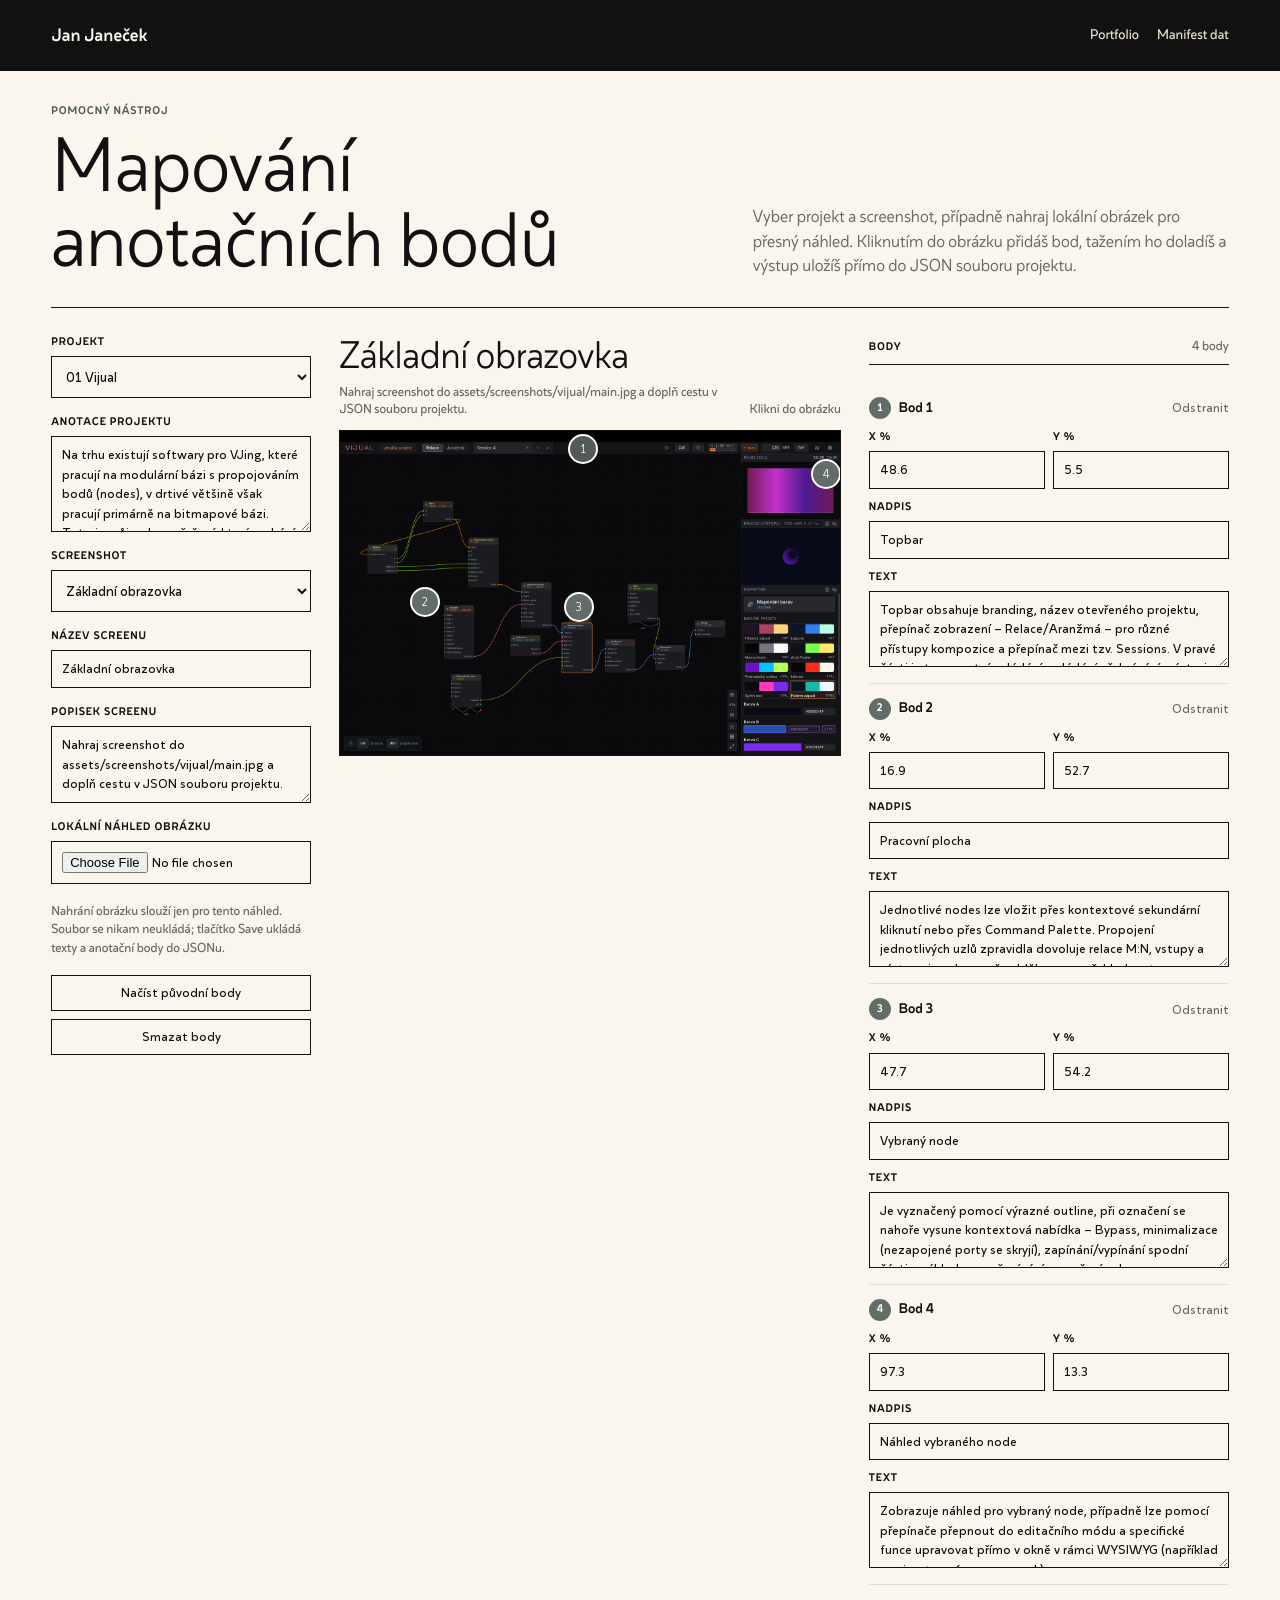
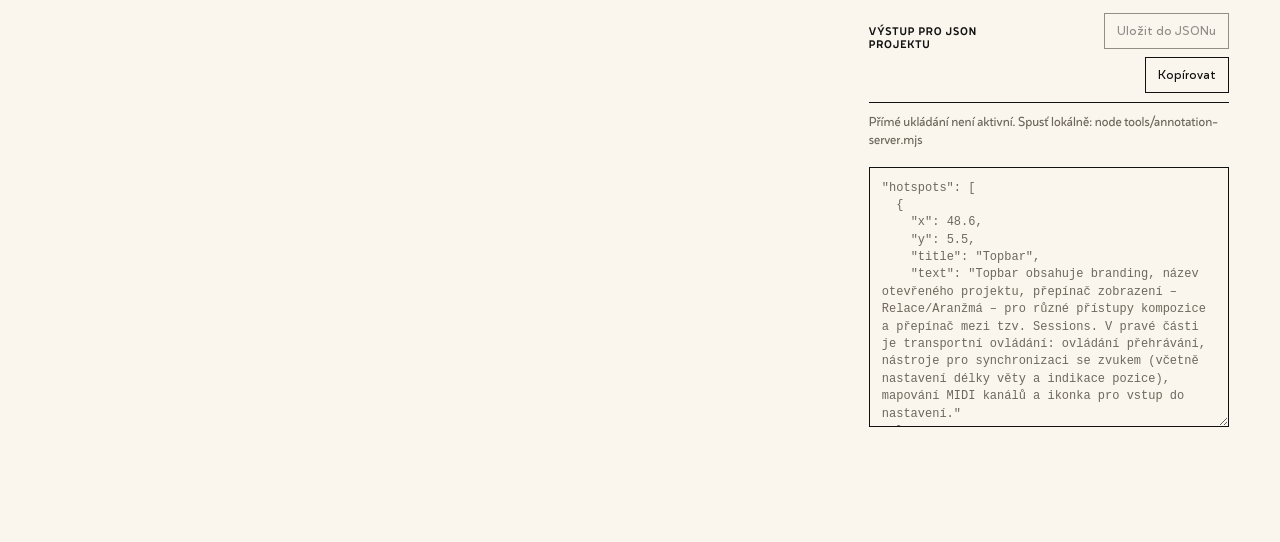
==== commit 11a586c4: "update" ====
--- a/annotations.html
+++ b/annotations.html
@@ -36,7 +36,7 @@
         <p>
           Vyber projekt a screenshot, případně nahraj lokální obrázek pro přesný
           náhled. Kliknutím do obrázku přidáš bod, tažením ho doladíš a výstup
-          zkopíruješ zpět do JSON souboru projektu.
+          uložíš přímo do JSON souboru projektu.
         </p>
       </section>
 
@@ -48,8 +48,33 @@
           </label>
 
           <label class="mapper-field">
+            <span>Anotace projektu</span>
+            <textarea
+              id="mapper-project-annotation"
+              class="mapper-textarea"
+              rows="4"
+              spellcheck="true"
+            ></textarea>
+          </label>
+
+          <label class="mapper-field">
             <span>Screenshot</span>
             <select id="mapper-screen"></select>
+          </label>
+
+          <label class="mapper-field">
+            <span>Název screenu</span>
+            <input id="mapper-screen-title-input" class="mapper-input" type="text" />
+          </label>
+
+          <label class="mapper-field">
+            <span>Popisek screenu</span>
+            <textarea
+              id="mapper-screen-caption-input"
+              class="mapper-textarea"
+              rows="3"
+              spellcheck="true"
+            ></textarea>
           </label>
 
           <label class="mapper-file">
@@ -59,7 +84,7 @@
 
           <div class="mapper-note">
             Nahrání obrázku slouží jen pro tento náhled. Soubor se nikam
-            neukládá; výsledkem jsou pouze procenta <code>x</code> a <code>y</code>.
+            neukládá; tlačítko Save ukládá texty a anotační body do JSONu.
           </div>
 
           <div class="mapper-actions">
@@ -102,10 +127,19 @@
 
           <div class="mapper-panel-head mapper-output-head">
             <h2>Výstup pro JSON projektu</h2>
-            <button class="mapper-button" type="button" data-copy>
-              Kopírovat
-            </button>
+            <div class="mapper-output-actions">
+              <button class="mapper-button" type="button" data-save disabled>
+                Uložit do JSONu
+              </button>
+              <button class="mapper-button" type="button" data-copy>
+                Kopírovat
+              </button>
+            </div>
           </div>
+
+          <p class="mapper-save-status" id="mapper-save-status">
+            Přímé ukládání je dostupné po spuštění lokálního annotation serveru.
+          </p>
 
           <textarea
             id="mapper-output"
--- a/styles.css
+++ b/styles.css
@@ -3,10 +3,10 @@
   --panel: #ffffff;
   --text: #111111;
   --muted: #6e675d;
-  --quiet: #9e968b;
+  --quiet: #655f56;
   --line: #e5ddd0;
   --line-strong: #111111;
-  --accent: #6E7973;
+  --accent: #626d67;
   --accent-dark: #525B56;
   --surface: #f2ece1;
   --surface-2: #ebe1d2;
@@ -119,16 +119,19 @@
   flex-wrap: wrap;
   justify-content: flex-end;
   gap: 10px 18px;
-  color: var(--muted);
+  color: var(--surface-2);
   font-size: 14px;
 }
 
 .top-links a {
+  display: inline-flex;
+  align-items: center;
+  min-height: 24px;
   text-decoration: none;
 }
 
 .top-links a:hover {
-  color: var(--text);
+  color: var(--background);
 }
 
 .page-shell {
@@ -284,9 +287,15 @@
   font-weight: 300;
 }
 
+.screen-stack {
+  display: grid;
+  gap: clamp(30px, 5vw, 64px);
+  margin-top: 20px;
+}
+
 .screen-section {
   position: relative;
-  margin-top: 20px;
+  margin-top: 0;
   min-width: 0;
   overflow: visible;
 }
@@ -309,31 +318,47 @@
 
 .screen-actions {
   display: flex;
+  flex-wrap: wrap;
+  justify-content: flex-end;
   align-items: center;
   gap: 10px;
 }
 
+.screen-actions>* {
+  display: inline-block;
+}
+
 select,
 .annotation-toggle,
+.zoom-toggle,
 .screen-open,
 .lightbox-close {
   min-height: 32px;
-  border: 1px solid var(--line-strong);
-  background: transparent;
+  background: var(--surface);
   color: var(--text);
   padding: 6px 10px;
   font-size: 12px;
   cursor: pointer;
+  border: none;
 }
 
 select,
-.annotation-toggle {
+.annotation-toggle, 
+.zoom-toggle,
+.screen-open,
+.lightbox-close  {
   border-radius: 999px;
 }
-
 .screen-open,
-.lightbox-close {
-  border-radius: 0;
+.lightbox-close  {
+  display: inline-grid;
+  place-items: center;
+  line-height: 1;
+}
+
+.screen-open {
+  width: 32px;
+  padding-inline: 8px;
 }
 
 .screen-open:hover,
@@ -391,6 +416,49 @@
 
 .annotation-toggle.is-on .annotation-toggle__thumb {
   transform: translateX(18px);
+}
+
+.zoom-toggle {
+  display: inline-flex;
+  align-items: center;
+  gap: 10px;
+}
+
+.zoom-toggle svg {
+  flex: 0 0 auto;
+}
+
+.zoom-toggle span {
+  line-height: 1;
+}
+
+.zoom-toggle span + span {
+  color: var(--muted);
+}
+
+.zoom-toggle:hover,
+.zoom-toggle.is-on {
+  background: var(--text);
+  color: var(--background);
+}
+
+.zoom-toggle:hover span + span,
+.zoom-toggle.is-on span + span {
+  color: var(--surface-2);
+}
+
+.zoom-toggle:disabled {
+  cursor: not-allowed;
+  opacity: 0.45;
+}
+
+.zoom-toggle:disabled:hover {
+  background: var(--surface);
+  color: var(--text);
+}
+
+.zoom-toggle:disabled:hover span + span {
+  color: var(--muted);
 }
 
 .screen-switcher {
@@ -438,6 +506,7 @@
 .screen-frame {
   position: relative;
   margin: 0;
+  max-width: 100%;
   overflow: visible;
 }
 
@@ -446,9 +515,9 @@
   min-height: 0;
   overflow: visible;
   border: 1px solid var(--line-strong);
-  border-top: 0;
   background: var(--surface);
   aspect-ratio: 16 / 10;
+  max-width: 100%;
 }
 
 .screen-canvas.has-image {
@@ -487,7 +556,7 @@
 
 .screen-placeholder p {
   margin: 0;
-  color: #9ea69f;
+  color: var(--accent);
   font-size: clamp(28px, 4vw, 54px);
   line-height: 1;
   letter-spacing: normal;
@@ -633,8 +702,48 @@
   min-height: 0;
 }
 
+.lightbox.is-zoomed .lightbox-figure {
+  position: relative;
+  display: block;
+  max-height: calc(100vh - 156px);
+  overflow: auto;
+  border: 1px solid var(--line-strong);
+  background: var(--surface);
+  scrollbar-gutter: stable;
+  cursor: grab;
+  touch-action: pan-x pan-y;
+  user-select: none;
+}
+
+.lightbox.is-zoomed .lightbox-figure::after {
+  content: "";
+  position: sticky;
+  right: 14px;
+  bottom: 14px;
+  z-index: 120;
+  display: block;
+  width: 32px;
+  height: 32px;
+  margin: -46px 14px 14px auto;
+  color: var(--accent-dark);
+  background-color: var(--background);
+  background-image: url("data:image/svg+xml,%3Csvg xmlns='http://www.w3.org/2000/svg' width='32' height='32' viewBox='0 0 16 16'%3E%3Cpath fill='%23525B56' fill-rule='evenodd' d='M7.946 9.976c1.075 0 2.044-.89 2.044-1.988S9.02 6 7.946 6S6 6.89 6 7.988s.871 1.988 1.946 1.988M5.21 3.984c-.198-.229-.236-.68-.034-.914L7.55.136a.466.466 0 0 1 .729-.005l2.537 2.951c.202.229.202.67 0 .902zm5.61 8.057a.47.47 0 0 1 0 .688l-2.506 3.104a.59.59 0 0 1-.725 0l-2.365-3.104a.467.467 0 0 1 0-.686l5.597-.002zm2.11-6.773l2.934 2.306a.5.5 0 0 1 .006.76l-2.948 2.411c-.228.207-.654.211-.886 0V5.262s.661-.204.894.006m-8.917 5.521c-.23.209-.688.207-.917 0L.164 8.33a.502.502 0 0 1 .004-.76l2.908-2.357c.229-.207.707-.209.937 0z'/%3E%3C/svg%3E");
+  background-repeat: no-repeat;
+  background-position: center;
+  pointer-events: none;
+}
+
+.lightbox.is-zoomed .lightbox-figure.is-panning {
+  cursor: grabbing;
+}
+
 .lightbox .screen-frame {
   align-self: start;
+}
+
+.lightbox.is-zoomed .screen-frame {
+  width: max-content;
+  max-width: none;
 }
 
 .lightbox .screen-canvas {
@@ -648,10 +757,24 @@
   background: transparent;
 }
 
+.lightbox.is-zoomed .screen-canvas.has-image {
+  width: max-content;
+  max-width: none;
+  margin: 0;
+  border: 0;
+  background: var(--surface);
+}
+
 .lightbox .screen-canvas.has-image img {
   width: auto;
   max-width: 100%;
   max-height: calc(100vh - 140px);
+}
+
+.lightbox.is-zoomed .screen-canvas.has-image img {
+  width: min(180vw, 2200px);
+  max-width: none;
+  max-height: none;
 }
 
 .lightbox .screen-placeholder {
@@ -740,16 +863,18 @@
 
   .screen-toolbar,
   .screen-actions {
-    align-items: stretch;
+    align-items: center;
   }
 
   .screen-toolbar {
-    display: grid;
+    display: flex;
+    flex-wrap: wrap;
   }
 
   .screen-actions {
-    display: grid;
-    grid-template-columns: 1fr;
+    display: flex;
+    flex-wrap: wrap;
+    justify-content: flex-start;
   }
 
   .screen-switcher {
@@ -801,6 +926,14 @@
   .lightbox .screen-canvas.has-image img {
     width: 100%;
     max-height: none;
+  }
+
+  .lightbox.is-zoomed .screen-canvas.has-image {
+    width: max-content;
+  }
+
+  .lightbox.is-zoomed .screen-canvas.has-image img {
+    width: min(220vw, 1800px);
   }
 }
 
--- a/annotations.css
+++ b/annotations.css
@@ -204,7 +204,7 @@
   inset: 0;
   display: grid;
   place-items: center;
-  color: #9ea69f;
+  color: var(--accent);
   font-size: clamp(28px, 4vw, 54px);
   line-height: 1;
   pointer-events: none;
@@ -270,6 +270,38 @@
   margin-top: 10px;
 }
 
+.mapper-output-actions {
+  display: flex;
+  flex-wrap: wrap;
+  justify-content: flex-end;
+  gap: 8px;
+}
+
+.mapper-button:disabled {
+  cursor: not-allowed;
+  opacity: 0.45;
+}
+
+.mapper-button:disabled:hover {
+  background: transparent;
+  color: var(--text);
+}
+
+.mapper-save-status {
+  margin: -8px 0 0;
+  color: var(--muted);
+  font-size: 13px;
+  line-height: 1.35;
+}
+
+.mapper-save-status.is-ok {
+  color: var(--accent-dark);
+}
+
+.mapper-save-status.is-error {
+  color: #8a3b2f;
+}
+
 .mapper-list {
   display: grid;
   gap: 0;
